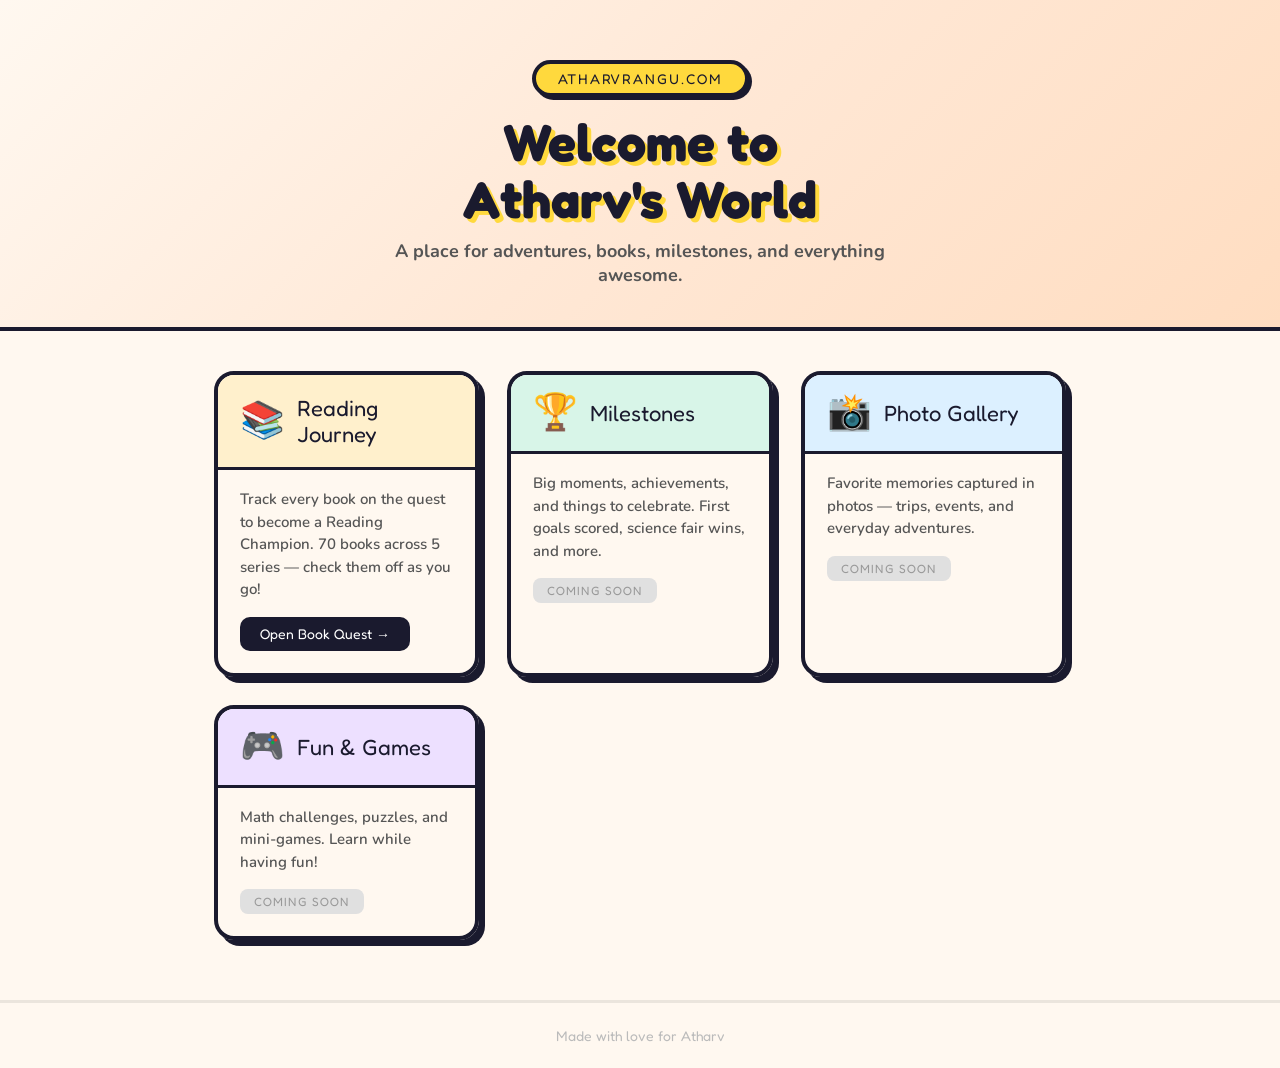
==== index.html @ 31e70972 "Initial site: homepage + reading checklist for atharvrangu.com Co-Authored-By: Claude Opus 4.6 <nore" ====
<!DOCTYPE html>
<html lang="en">
<head>
<meta charset="UTF-8">
<meta name="viewport" content="width=device-width, initial-scale=1.0">
<title>Atharv's World</title>
<link href="https://fonts.googleapis.com/css2?family=Fredoka+One&family=Nunito:wght@400;600;700;800&display=swap" rel="stylesheet">
<link rel="stylesheet" href="/assets/style.css">
<style>
  /* HERO */
  .hero {
    text-align: center;
    padding: 60px 24px 40px;
    background: linear-gradient(135deg, #FFF8F0 0%, #FFE8D6 50%, #FFDDC1 100%);
    border-bottom: 4px solid var(--text);
  }
  .hero-badge {
    display: inline-block;
    background: var(--yellow);
    border: 4px solid var(--text);
    border-radius: 50px;
    padding: 6px 22px;
    font-family: 'Fredoka One', cursive;
    font-size: 14px;
    letter-spacing: 2px;
    text-transform: uppercase;
    margin-bottom: 16px;
    box-shadow: 3px 3px 0 var(--text);
  }
  .hero h1 {
    font-family: 'Fredoka One', cursive;
    font-size: 52px;
    line-height: 1.1;
    color: var(--text);
    text-shadow: 4px 4px 0 var(--yellow);
    margin-bottom: 12px;
  }
  .hero p {
    font-size: 18px;
    font-weight: 700;
    color: #555;
    max-width: 500px;
    margin: 0 auto;
  }

  /* SECTIONS GRID */
  .sections {
    max-width: 900px;
    margin: 0 auto;
    padding: 40px 24px 60px;
    display: grid;
    grid-template-columns: repeat(auto-fit, minmax(260px, 1fr));
    gap: 28px;
  }

  /* CARD */
  .card {
    border: 4px solid var(--text);
    border-radius: 20px;
    overflow: hidden;
    box-shadow: 6px 6px 0 var(--text);
    transition: transform 0.15s, box-shadow 0.15s;
    display: flex;
    flex-direction: column;
  }
  .card:hover {
    transform: translate(-3px, -3px);
    box-shadow: 9px 9px 0 var(--text);
  }
  .card-header {
    padding: 20px 22px;
    border-bottom: 3px solid var(--text);
    display: flex;
    align-items: center;
    gap: 12px;
  }
  .card-icon {
    font-size: 36px;
    line-height: 1;
  }
  .card-title {
    font-family: 'Fredoka One', cursive;
    font-size: 22px;
  }
  .card-body {
    padding: 18px 22px 22px;
    flex: 1;
  }
  .card-body p {
    font-size: 15px;
    font-weight: 600;
    color: #555;
    line-height: 1.5;
    margin-bottom: 16px;
  }
  .card-link {
    display: inline-block;
    background: var(--text);
    color: white;
    font-family: 'Fredoka One', cursive;
    font-size: 14px;
    padding: 8px 20px;
    border-radius: 10px;
    transition: background 0.2s;
  }
  .card-link:hover {
    background: var(--orange);
  }

  /* CARD COLORS */
  .card-reading .card-header { background: #FFF0CC; }
  .card-milestones .card-header { background: #D8F5E8; }
  .card-photos .card-header { background: #DCF0FF; }
  .card-games .card-header { background: #EDE0FF; }

  /* COMING SOON BADGE */
  .coming-soon {
    display: inline-block;
    background: #e0e0e0;
    color: #999;
    font-family: 'Fredoka One', cursive;
    font-size: 12px;
    padding: 5px 14px;
    border-radius: 8px;
    letter-spacing: 1px;
    text-transform: uppercase;
  }

  /* FOOTER */
  .footer {
    text-align: center;
    padding: 24px;
    border-top: 3px solid rgba(0,0,0,0.08);
    font-family: 'Fredoka One', cursive;
    font-size: 14px;
    color: #bbb;
  }
</style>
</head>
<body>

<div class="hero">
  <div class="hero-badge">atharvrangu.com</div>
  <h1>Welcome to<br>Atharv's World</h1>
  <p>A place for adventures, books, milestones, and everything awesome.</p>
</div>

<div class="sections">

  <!-- Reading Journey -->
  <a href="/reading/" class="card card-reading">
    <div class="card-header">
      <span class="card-icon">📚</span>
      <span class="card-title">Reading Journey</span>
    </div>
    <div class="card-body">
      <p>Track every book on the quest to become a Reading Champion. 70 books across 5 series — check them off as you go!</p>
      <span class="card-link">Open Book Quest &rarr;</span>
    </div>
  </a>

  <!-- Milestones (placeholder) -->
  <div class="card card-milestones">
    <div class="card-header">
      <span class="card-icon">🏆</span>
      <span class="card-title">Milestones</span>
    </div>
    <div class="card-body">
      <p>Big moments, achievements, and things to celebrate. First goals scored, science fair wins, and more.</p>
      <span class="coming-soon">Coming Soon</span>
    </div>
  </div>

  <!-- Photos (placeholder) -->
  <div class="card card-photos">
    <div class="card-header">
      <span class="card-icon">📸</span>
      <span class="card-title">Photo Gallery</span>
    </div>
    <div class="card-body">
      <p>Favorite memories captured in photos — trips, events, and everyday adventures.</p>
      <span class="coming-soon">Coming Soon</span>
    </div>
  </div>

  <!-- Games (placeholder) -->
  <div class="card card-games">
    <div class="card-header">
      <span class="card-icon">🎮</span>
      <span class="card-title">Fun & Games</span>
    </div>
    <div class="card-body">
      <p>Math challenges, puzzles, and mini-games. Learn while having fun!</p>
      <span class="coming-soon">Coming Soon</span>
    </div>
  </div>

</div>

<div class="footer">
  Made with love for Atharv
</div>

</body>
</html>
---- assets/style.css ----
:root {
  --yellow: #FFD93D;
  --orange: #FF6B35;
  --pink: #FF6B9D;
  --green: #06D6A0;
  --blue: #4CC9F0;
  --purple: #7B5EA7;
  --red: #EF233C;
  --teal: #0CB0A9;
  --bg: #FFF8F0;
  --text: #1A1A2E;
}

* { margin: 0; padding: 0; box-sizing: border-box; }

body {
  font-family: 'Nunito', sans-serif;
  background: var(--bg);
  color: var(--text);
  min-height: 100vh;
}

a { text-decoration: none; color: inherit; }
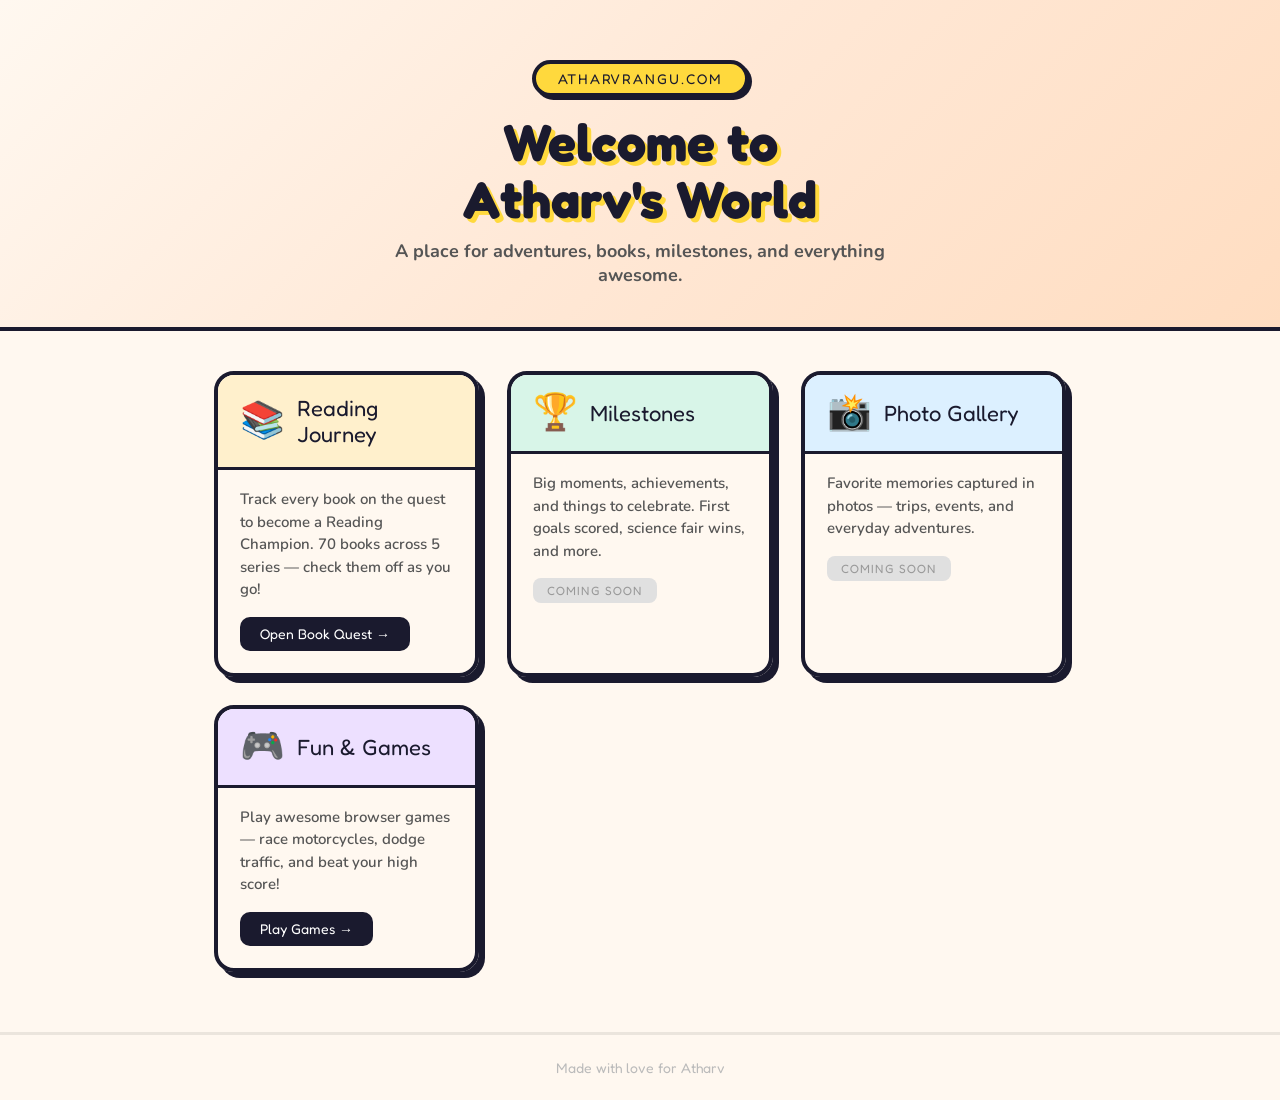
==== commit 9b08dc86: "Add games section with Highway Racer game - Fun & Games homepage card now links to /games/ - New /ga" ====
--- a/index.html
+++ b/index.html
@@ -183,17 +183,17 @@
     </div>
   </div>
 
-  <!-- Games (placeholder) -->
-  <div class="card card-games">
+  <!-- Games -->
+  <a href="/games/" class="card card-games">
     <div class="card-header">
       <span class="card-icon">🎮</span>
       <span class="card-title">Fun & Games</span>
     </div>
     <div class="card-body">
-      <p>Math challenges, puzzles, and mini-games. Learn while having fun!</p>
-      <span class="coming-soon">Coming Soon</span>
-    </div>
-  </div>
+      <p>Play awesome browser games — race motorcycles, dodge traffic, and beat your high score!</p>
+      <span class="card-link">Play Games &rarr;</span>
+    </div>
+  </a>
 
 </div>
 
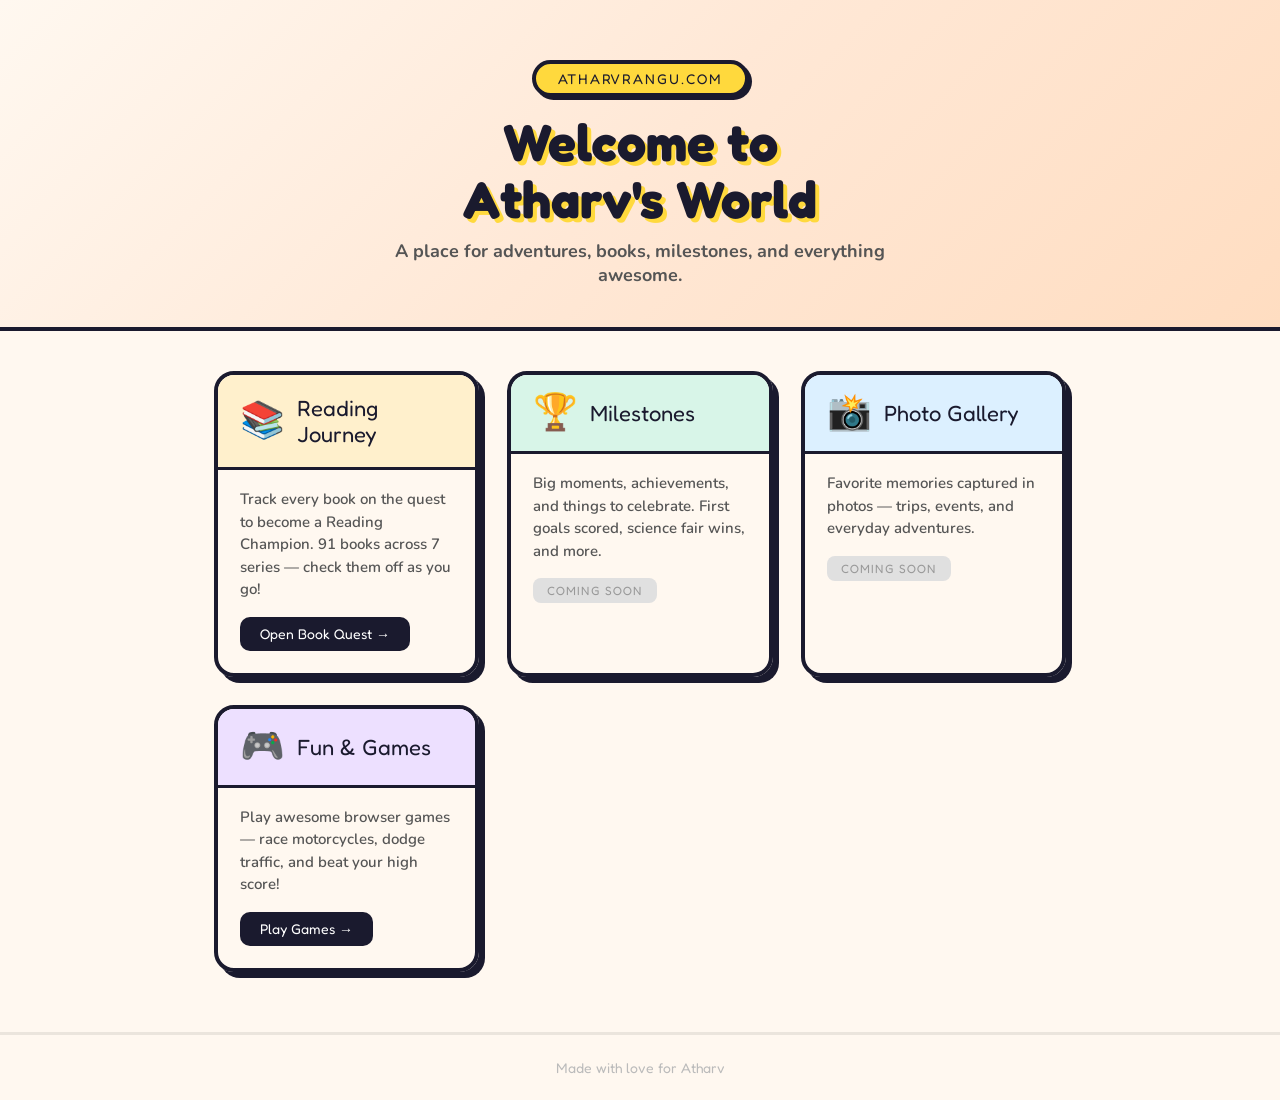
==== commit 04d15b48: "Update Reading Journey card count to 91 books across 7 series Co-Authored-By: Claude Opus 4.6 <norep" ====
--- a/index.html
+++ b/index.html
@@ -154,7 +154,7 @@
       <span class="card-title">Reading Journey</span>
     </div>
     <div class="card-body">
-      <p>Track every book on the quest to become a Reading Champion. 70 books across 5 series — check them off as you go!</p>
+      <p>Track every book on the quest to become a Reading Champion. 91 books across 7 series — check them off as you go!</p>
       <span class="card-link">Open Book Quest &rarr;</span>
     </div>
   </a>
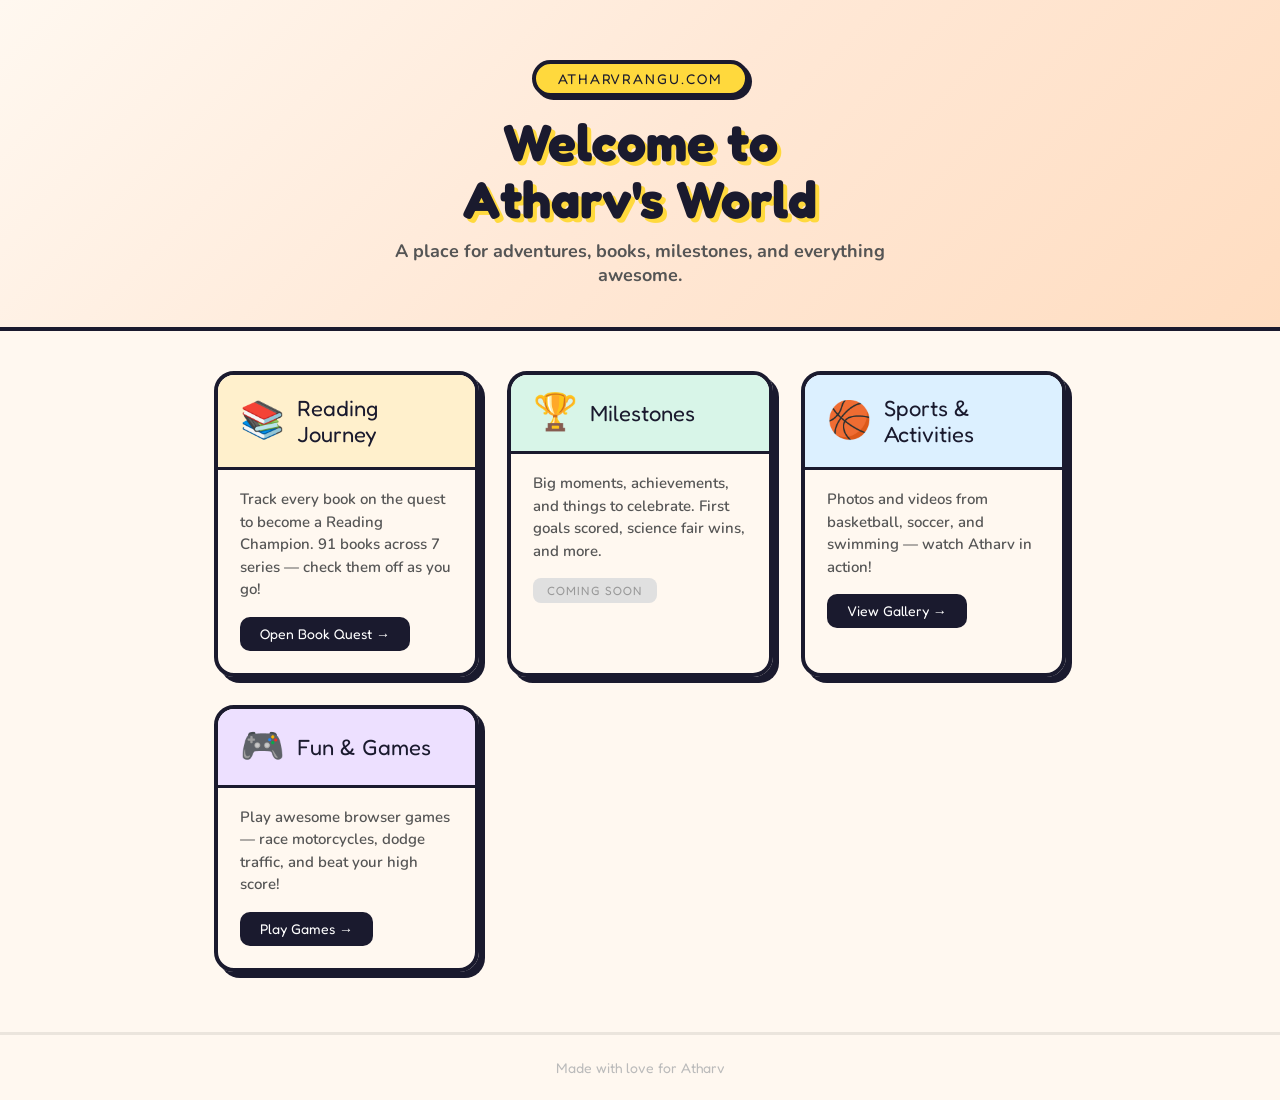
==== commit 75637cfb: "Add Sports & Activities gallery (basketball, soccer, swimming) Data-driven /gallery/ page with per-s" ====
--- a/index.html
+++ b/index.html
@@ -172,16 +172,16 @@
   </div>
 
   <!-- Photos (placeholder) -->
-  <div class="card card-photos">
-    <div class="card-header">
-      <span class="card-icon">📸</span>
-      <span class="card-title">Photo Gallery</span>
-    </div>
-    <div class="card-body">
-      <p>Favorite memories captured in photos — trips, events, and everyday adventures.</p>
-      <span class="coming-soon">Coming Soon</span>
-    </div>
-  </div>
+  <a href="/gallery/" class="card card-photos">
+    <div class="card-header">
+      <span class="card-icon">🏀</span>
+      <span class="card-title">Sports &amp; Activities</span>
+    </div>
+    <div class="card-body">
+      <p>Photos and videos from basketball, soccer, and swimming — watch Atharv in action!</p>
+      <span class="card-link">View Gallery &rarr;</span>
+    </div>
+  </a>
 
   <!-- Games -->
   <a href="/games/" class="card card-games">
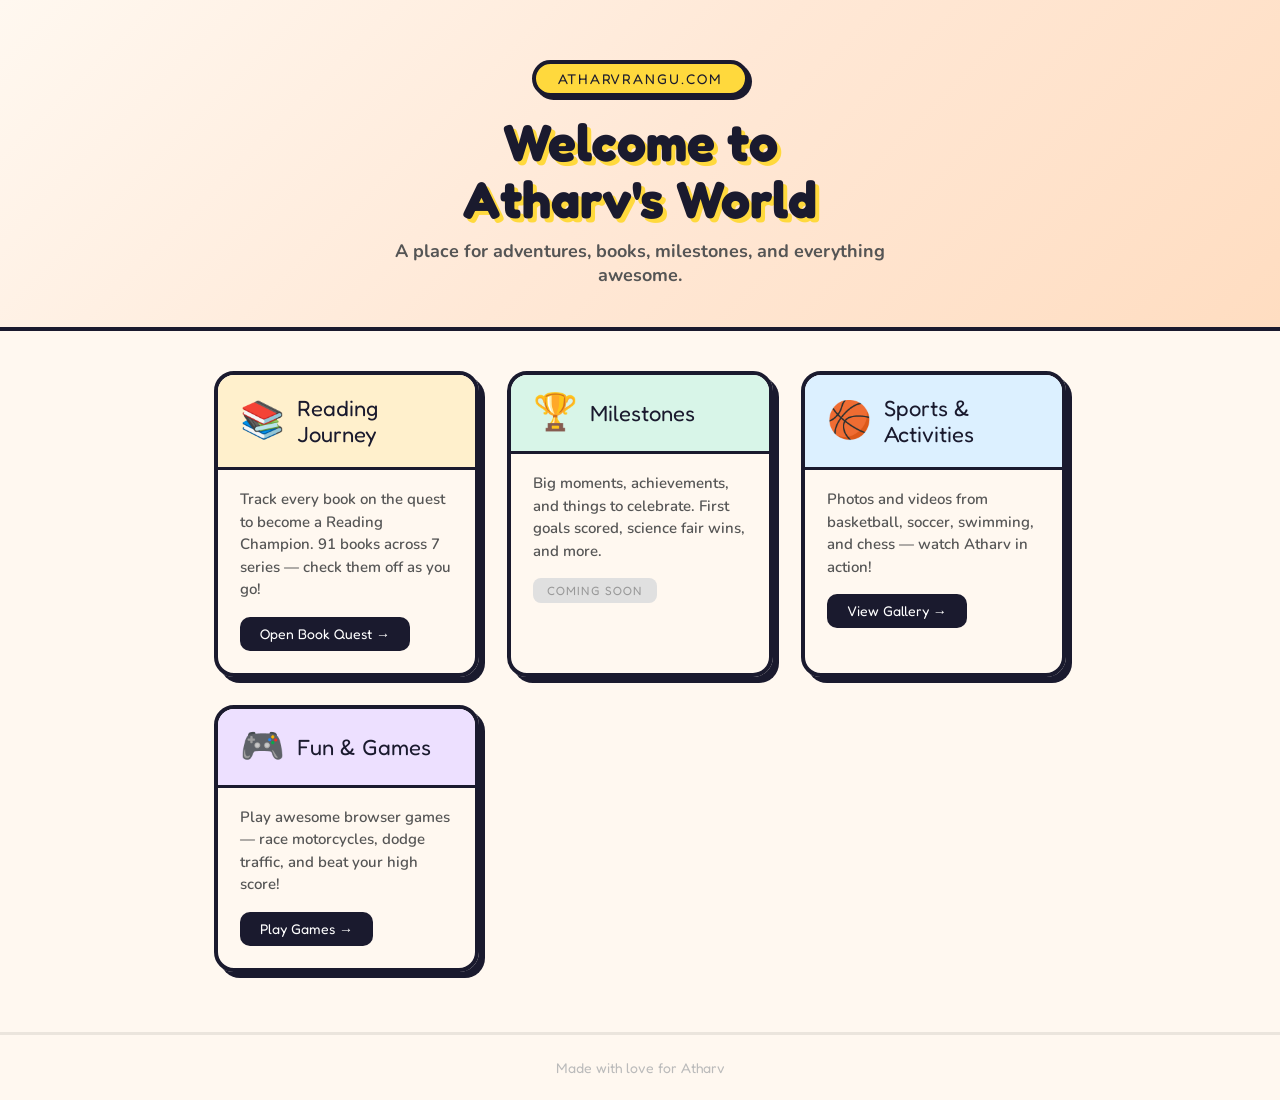
==== commit 07f629be: "Add chess to Sports & Activities section Co-Authored-By: Claude Sonnet 4.6 <noreply@anthropic.com>" ====
--- a/index.html
+++ b/index.html
@@ -178,7 +178,7 @@
       <span class="card-title">Sports &amp; Activities</span>
     </div>
     <div class="card-body">
-      <p>Photos and videos from basketball, soccer, and swimming — watch Atharv in action!</p>
+      <p>Photos and videos from basketball, soccer, swimming, and chess — watch Atharv in action!</p>
       <span class="card-link">View Gallery &rarr;</span>
     </div>
   </a>
